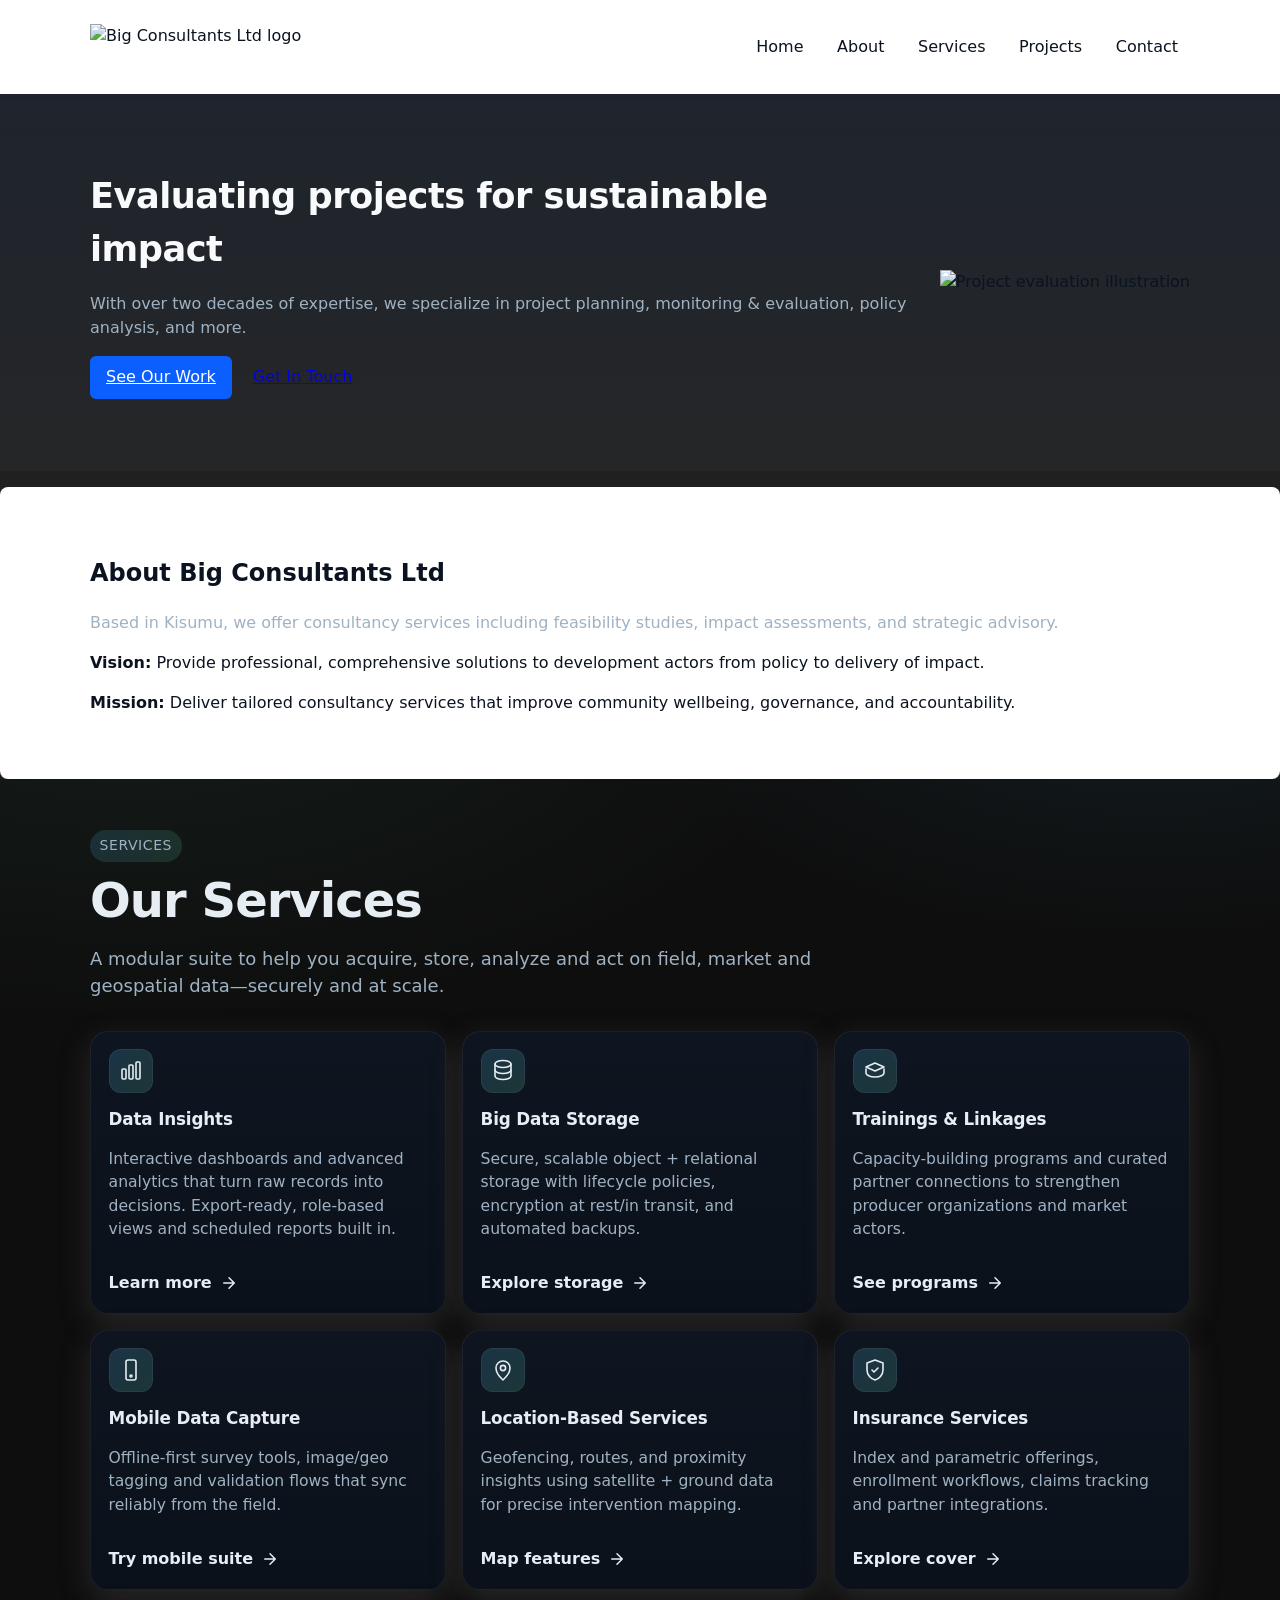
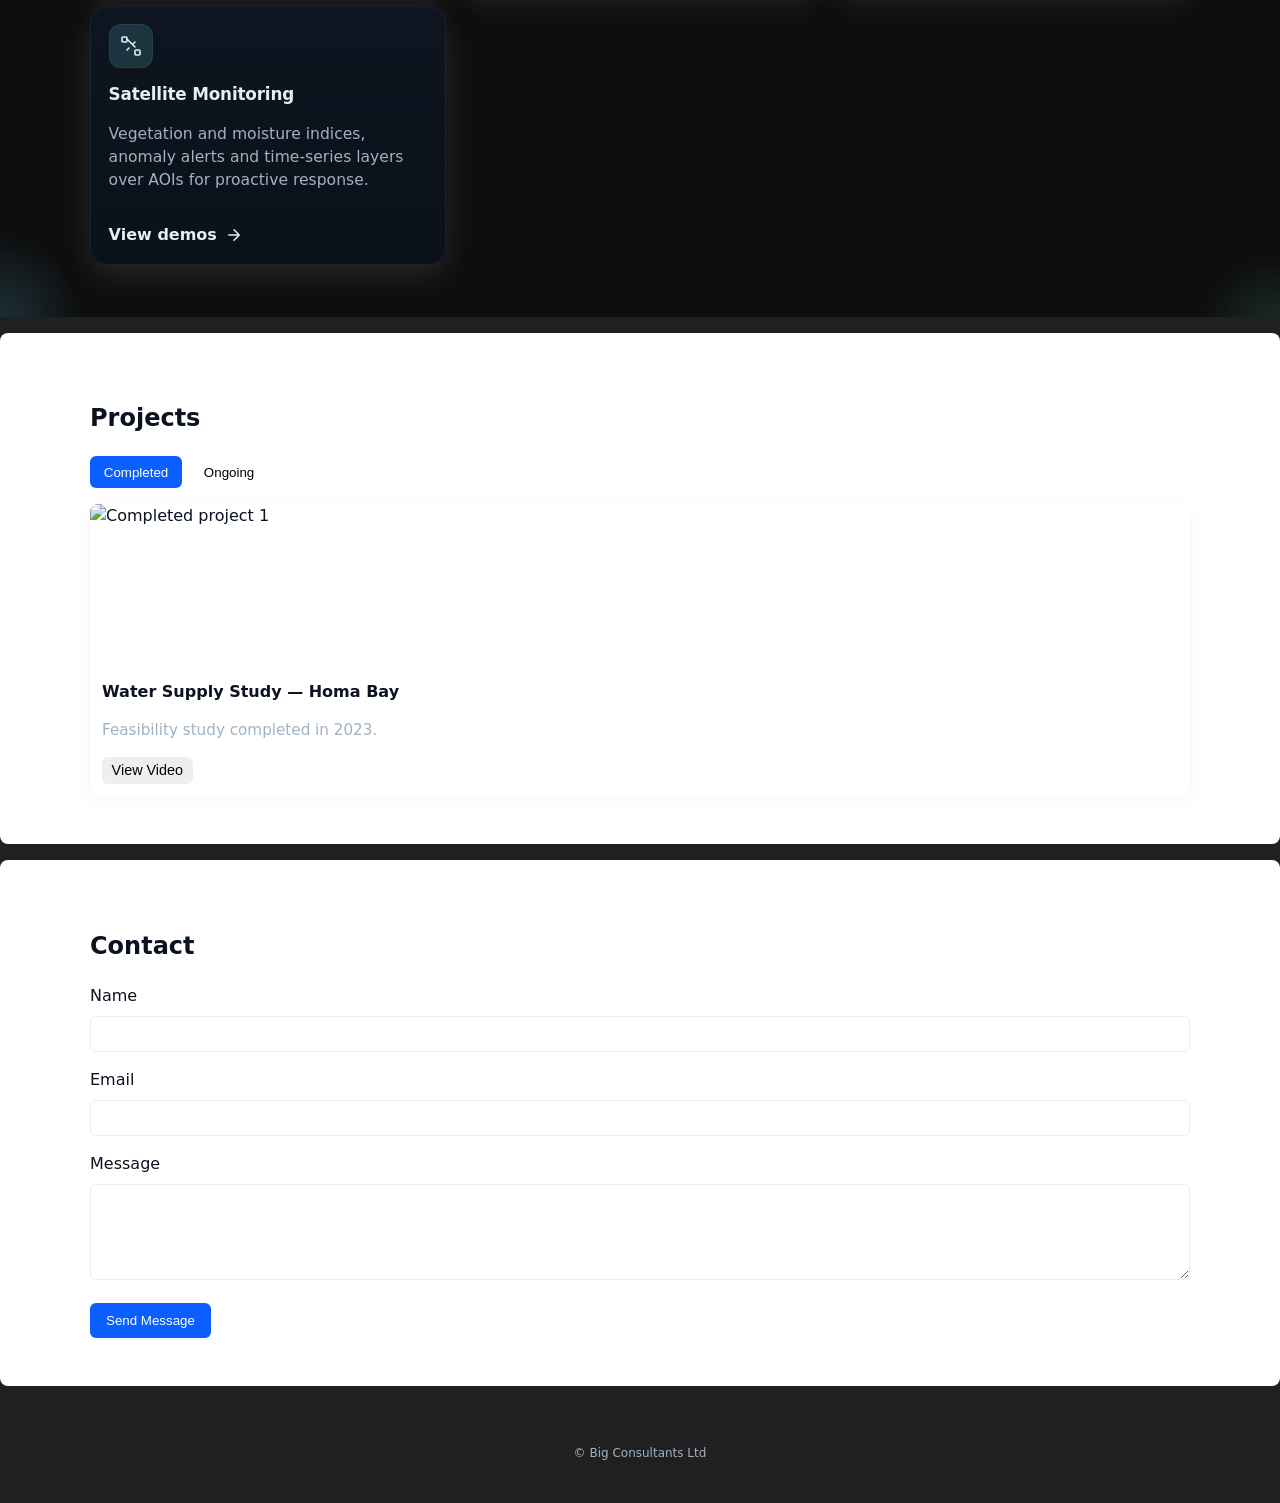
==== index.html @ da37af49 "Initial commit" ====
<!doctype html>
<html lang="en">
<head>
  <meta charset="utf-8" />
  <meta name="viewport" content="width=device-width,initial-scale=1" />
  <title>Big Consultants Ltd — Project Evaluation & Advisory (Kisumu)</title>
  <meta name="description" content="Big Consultants Ltd — project evaluation, feasibility studies and monitoring based in Kisumu." />
  <link rel="stylesheet" href="styles/style.css">

  <!-- Firebase SDKs -->
  <script src="https://www.gstatic.com/firebasejs/9.23.0/firebase-app-compat.js"></script>
  <script src="https://www.gstatic.com/firebasejs/9.23.0/firebase-auth-compat.js"></script>
  <script src="https://www.gstatic.com/firebasejs/9.23.0/firebase-firestore-compat.js"></script>
</head>
<body>
  <!-- HEADER — Milestone: Core Development Setup -->
  <header class="site-header" role="banner">
    <div class="container header-inner">
      <a class="brand" href="#home">
        <img src="assets/logo.svg" alt="Big Consultants Ltd logo" class="logo" />
      </a>
      <button id="nav-toggle" class="nav-toggle" aria-label="Toggle navigation">☰</button>
      <nav id="site-nav" class="site-nav" aria-label="Main navigation">
        <a href="#home">Home</a>
        <a href="#about">About</a>
        <a href="#services">Services</a>
        <a href="#projects">Projects</a>
        <a href="#contact">Contact</a>
      </nav>
    </div>
  </header>

  <main>
    <!-- HERO — Milestone: Visual Design -->
    <section id="home" class="hero">
      <div class="container hero-inner">
        <div class="hero-copy">
          <h1 style="color: #f9fafc; font-size: 2.2rem; font-weight: 600; letter-spacing: -0.5px;">Evaluating projects for sustainable impact</h1>
          <p class="muted">
            With over two decades of expertise, we specialize in project planning, monitoring & evaluation, policy analysis, and more.
          </p>
          <a class="btn primary" href="#projects">See Our Work</a>
          <a class="btn" href="#contact">Get In Touch</a>
        </div>
        <div class="hero-image">
          <img src="assets/hero.jpg" alt="Project evaluation illustration" />
        </div>
      </div>
    </section>

    <!-- ABOUT — Milestone: Content Setup -->
    <section id="about" class="section about">
      <div class="container">
        <h2>About Big Consultants Ltd</h2>
        <p class="muted">
          Based in Kisumu, we offer consultancy services including feasibility studies, impact assessments, and strategic advisory.
        </p>
        <p><strong>Vision:</strong> Provide professional, comprehensive solutions to development actors from policy to delivery of impact.</p>
        <p><strong>Mission:</strong> Deliver tailored consultancy services that improve community wellbeing, governance, and accountability.</p>
      </div>
    </section>

  
<!--
  Custom, from-scratch implementation of a "Platform" section inspired by the
  layout and feature list visible on the Lliffton Analytica website. This is NOT
  copied code; it is original HTML/CSS/JS you can use freely.

  How to use:
  1) Drop this whole block anywhere inside your page <body>.
  2) Keep the <style> block in your <head> or leave it here for a self‑contained snippet.
  3) Replace placeholder SVGs/images and text as needed.

  Features:
  • Responsive grid (1 → 2 → 3 columns)
  • Clean, modern card design with subtle hover/keyboard focus effects
  • Accessible structure & semantics (landmark, headings, roles, aria labels)
  • Optional intersection-based reveal animation (no external libs)
-->

<style>
  :root {
    --bg: #0c0c0cea;         /* base background */
    --surface: #0f1520;    /* card background */
    --surface-2: #0b111a;  /* subtle contrast */
    --text: #e6edf3;       /* primary text */
    --muted: #9fb2c3;      /* secondary text */
    --brand: #4fc3f7;      /* accent */
    --brand-2: #61d0a8;    /* accent alt */
    --ring: #7dd3fc;       /* focus ring */
    --shadow: 0 10px 30px rgba(89, 85, 85, 0.35);
  }

  /* Section wrapper */
  
  .platform-section {
    background: radial-gradient(1200px 600px at 10% -10%, rgba(97,208,168,.08), transparent 60%),
                radial-gradient(1000px 500px at 90% -10%, rgba(79,195,247,.08), transparent 55%),
                var(--bg);
    color: var(--text);
    padding: clamp(2rem, 4vw, 4rem) 1.25rem;
    position: relative;
    overflow: clip;
    isolation: isolate;
  }

  .platform-container {
    max-width: 1100px;
    margin: 0 auto;
  }

  .platform-eyebrow {
    display: inline-flex;
    align-items: center;
    gap: .5rem;
    padding: .35rem .6rem;
    border-radius: 999px;
    background: linear-gradient(90deg, rgba(79,195,247,.15), rgba(97,208,168,.15));
    color: var(--muted);
    font-size: .875rem;
    letter-spacing: .04em;
    text-transform: uppercase;
  }

  .platform-title {
    font-size: clamp(1.75rem, 1.1rem + 2.5vw, 3rem);
    line-height: 1.1;
    margin: .75rem 0 1rem;
    font-weight: 800;
    letter-spacing: -0.02em;
  }

  .platform-lede {
    color: var(--muted);
    max-width: 65ch;
    font-size: clamp(1rem, .95rem + .3vw, 1.125rem);
  }

  /* Feature grid */
  .platform-grid {
    margin-top: 2rem;
    display: grid;
    grid-template-columns: 1fr;
    gap: 1rem;
  }

  @media (min-width: 720px) {
    .platform-grid { grid-template-columns: repeat(2, 1fr); }
  }
  @media (min-width: 1024px) {
    .platform-grid { grid-template-columns: repeat(3, 1fr); }
  }

  .feature-card {
    position: relative;
    background: linear-gradient(180deg, var(--surface), var(--surface-2));
    border: 1px solid rgba(255,255,255,.06);
    border-radius: 18px;
    box-shadow: var(--shadow);
    padding: 1.1rem;
    transition: transform .25s ease, box-shadow .25s ease, border-color .25s ease;
    outline: none;
  }

  .feature-card:hover,
  .feature-card:focus-visible {
    transform: translateY(-3px);
    box-shadow: 0 16px 36px rgba(0,0,0,.4);
    border-color: rgba(125, 211, 252, .35);
  }

  .feature-icon {
    width: 44px; height: 44px;
    display: grid; place-items: center;
    border-radius: 12px;
    background: linear-gradient(135deg, rgba(79,195,247,.18), rgba(97,208,168,.18));
    border: 1px solid rgba(255,255,255,.06);
    margin-bottom: .85rem;
  }
  .feature-icon svg { width: 24px; height: 24px; }

  .feature-title {
    font-weight: 700;
    letter-spacing: -.01em;
    font-size: 1.05rem;
    margin: 0 0 .4rem;
  }

  .feature-body { color: var(--muted); font-size: .975rem; }

  .feature-cta {
    margin-top: .9rem;
    display: inline-flex;
    gap: .5rem;
    align-items: center;
    color: var(--text);
    font-weight: 600;
    text-decoration: none;
  }
  .feature-cta svg { width: 18px; height: 18px; }

  /* Reveal animation (optional) */
  .reveal { opacity: 0; transform: translateY(10px); }
  .reveal.in { opacity: 1; transform: none; transition: opacity .6s ease, transform .6s ease; }

  /* Focus visibility improvements */
  .focus-ring:focus-visible {
    outline: 2px solid var(--ring);
    outline-offset: 2px;
    border-radius: 14px;
  }

  /* Decorative orbs */
  .orb {
    position: absolute; inset: auto auto -120px -120px; width: 240px; height: 240px;
    background: radial-gradient(closest-side, rgba(101, 200, 245, 0.18), transparent 70%);
    filter: blur(6px);
    pointer-events: none;
    z-index: -1;
  }
  .orb.orb-right { inset: auto -120px -140px auto; background: radial-gradient(closest-side, rgba(97,208,168,.18), transparent 70%); }
</style>

<section id="services" class="platform-section" aria-labelledby="platform-heading" role="region">
  <div class="orb" aria-hidden="true"></div>
  <div class="orb orb-right" aria-hidden="true"></div>

  <div class="platform-container">
    <span class="platform-eyebrow" aria-hidden="true">Services</span>
    <h2 id="platform-heading" class="platform-title">Our Services</h2>
    <p class="platform-lede">A modular suite to help you acquire, store, analyze and act on field, market and geospatial data—securely and at scale.</p>

    <div class="platform-grid" role="list">
      <!-- Feature: Data Insights -->
      <article class="feature-card reveal focus-ring" role="listitem" tabindex="0" aria-labelledby="f1-title">
        <div class="feature-icon" aria-hidden="true">
          <!-- Bar chart icon -->
          <svg viewBox="0 0 24 24" fill="none" stroke="currentColor" stroke-width="1.6" stroke-linecap="round" stroke-linejoin="round">
            <rect x="3" y="10" width="4" height="10" rx="1"></rect>
            <rect x="10" y="6" width="4" height="14" rx="1"></rect>
            <rect x="17" y="3" width="4" height="17" rx="1"></rect>
          </svg>
        </div>
        <h3 id="f1-title" class="feature-title">Data Insights</h3>
        <p class="feature-body">Interactive dashboards and advanced analytics that turn raw records into decisions. Export-ready, role-based views and scheduled reports built in.</p>
        <a class="feature-cta" href="#" aria-label="Learn more about Data Insights">Learn more
          <svg viewBox="0 0 24 24" fill="none" stroke="currentColor" stroke-width="2" stroke-linecap="round" stroke-linejoin="round"><path d="M5 12h14M12 5l7 7-7 7"/></svg>
        </a>
      </article>

      <!-- Feature: Big Data Storage -->
      <article class="feature-card reveal focus-ring" role="listitem" tabindex="0" aria-labelledby="f2-title">
        <div class="feature-icon" aria-hidden="true">
          <!-- Database icon -->
          <svg viewBox="0 0 24 24" fill="none" stroke="currentColor" stroke-width="1.6" stroke-linecap="round" stroke-linejoin="round">
            <ellipse cx="12" cy="5" rx="8" ry="3.5"></ellipse>
            <path d="M4 5v6c0 1.9 3.6 3.5 8 3.5s8-1.6 8-3.5V5"/>
            <path d="M4 11v6c0 1.9 3.6 3.5 8 3.5s8-1.6 8-3.5v-6"/>
          </svg>
        </div>
        <h3 id="f2-title" class="feature-title">Big Data Storage</h3>
        <p class="feature-body">Secure, scalable object + relational storage with lifecycle policies, encryption at rest/in transit, and automated backups.</p>
        <a class="feature-cta" href="#" aria-label="Learn more about Big Data Storage">Explore storage
          <svg viewBox="0 0 24 24" fill="none" stroke="currentColor" stroke-width="2" stroke-linecap="round" stroke-linejoin="round"><path d="M5 12h14M12 5l7 7-7 7"/></svg>
        </a>
      </article>

      <!-- Feature: Trainings and Linkages -->
      <article class="feature-card reveal focus-ring" role="listitem" tabindex="0" aria-labelledby="f3-title">
        <div class="feature-icon" aria-hidden="true">
          <!-- Graduation cap icon -->
          <svg viewBox="0 0 24 24" fill="none" stroke="currentColor" stroke-width="1.6" stroke-linecap="round" stroke-linejoin="round">
            <path d="M3 8l9-4 9 4-9 4-9-4z"/>
            <path d="M21 10v4c0 2-4 4-9 4s-9-2-9-4v-4"/>
          </svg>
        </div>
        <h3 id="f3-title" class="feature-title">Trainings & Linkages</h3>
        <p class="feature-body">Capacity-building programs and curated partner connections to strengthen producer organizations and market actors.</p>
        <a class="feature-cta" href="#" aria-label="See Trainings and Linkages">See programs
          <svg viewBox="0 0 24 24" fill="none" stroke="currentColor" stroke-width="2" stroke-linecap="round" stroke-linejoin="round"><path d="M5 12h14M12 5l7 7-7 7"/></svg>
        </a>
      </article>

      <!-- Feature: Mobile Data Capture -->
      <article class="feature-card reveal focus-ring" role="listitem" tabindex="0" aria-labelledby="f4-title">
        <div class="feature-icon" aria-hidden="true">
          <!-- Smartphone icon -->
          <svg viewBox="0 0 24 24" fill="none" stroke="currentColor" stroke-width="1.6" stroke-linecap="round" stroke-linejoin="round">
            <rect x="7" y="2" width="10" height="20" rx="2"/>
            <circle cx="12" cy="18" r="1"/>
          </svg>
        </div>
        <h3 id="f4-title" class="feature-title">Mobile Data Capture</h3>
        <p class="feature-body">Offline-first survey tools, image/geo tagging and validation flows that sync reliably from the field.</p>
        <a class="feature-cta" href="#" aria-label="Learn more about Mobile Data Capture">Try mobile suite
          <svg viewBox="0 0 24 24" fill="none" stroke="currentColor" stroke-width="2" stroke-linecap="round" stroke-linejoin="round"><path d="M5 12h14M12 5l7 7-7 7"/></svg>
        </a>
      </article>

      <!-- Feature: Location Based Services -->
      <article class="feature-card reveal focus-ring" role="listitem" tabindex="0" aria-labelledby="f5-title">
        <div class="feature-icon" aria-hidden="true">
          <!-- Pin/Map icon -->
          <svg viewBox="0 0 24 24" fill="none" stroke="currentColor" stroke-width="1.6" stroke-linecap="round" stroke-linejoin="round">
            <path d="M12 22s7-6.2 7-12a7 7 0 10-14 0c0 5.8 7 12 7 12z"/>
            <circle cx="12" cy="10" r="2.6"/>
          </svg>
        </div>
        <h3 id="f5-title" class="feature-title">Location-Based Services</h3>
        <p class="feature-body">Geofencing, routes, and proximity insights using satellite + ground data for precise intervention mapping.</p>
        <a class="feature-cta" href="#" aria-label="Learn more about Location Based Services">Map features
          <svg viewBox="0 0 24 24" fill="none" stroke="currentColor" stroke-width="2" stroke-linecap="round" stroke-linejoin="round"><path d="M5 12h14M12 5l7 7-7 7"/></svg>
        </a>
      </article>

      <!-- Feature: Insurance Services -->
      <article class="feature-card reveal focus-ring" role="listitem" tabindex="0" aria-labelledby="f6-title">
        <div class="feature-icon" aria-hidden="true">
          <!-- Shield/Check icon -->
          <svg viewBox="0 0 24 24" fill="none" stroke="currentColor" stroke-width="1.6" stroke-linecap="round" stroke-linejoin="round">
            <path d="M12 2l8 3v7c0 5-4 9-8 10-4-1-8-5-8-10V5l8-3z"/>
            <path d="M9 12l2 2 4-4"/>
          </svg>
        </div>
        <h3 id="f6-title" class="feature-title">Insurance Services</h3>
        <p class="feature-body">Index and parametric offerings, enrollment workflows, claims tracking and partner integrations.</p>
        <a class="feature-cta" href="#" aria-label="Explore Insurance Services">Explore cover
          <svg viewBox="0 0 24 24" fill="none" stroke="currentColor" stroke-width="2" stroke-linecap="round" stroke-linejoin="round"><path d="M5 12h14M12 5l7 7-7 7"/></svg>
        </a>
      </article>

      <!-- Feature: Satellite Monitoring -->
      <article class="feature-card reveal focus-ring" role="listitem" tabindex="0" aria-labelledby="f7-title">
        <div class="feature-icon" aria-hidden="true">
          <!-- Satellite icon -->
          <svg viewBox="0 0 24 24" fill="none" stroke="currentColor" stroke-width="1.6" stroke-linecap="round" stroke-linejoin="round">
            <rect x="3" y="3" width="5" height="5" rx="1"/>
            <rect x="16" y="16" width="5" height="5" rx="1"/>
            <path d="M8 5l8 8M10 14l-2 2M14 10l2-2"/>
          </svg>
        </div>
        <h3 id="f7-title" class="feature-title">Satellite Monitoring</h3>
        <p class="feature-body">Vegetation and moisture indices, anomaly alerts and time‑series layers over AOIs for proactive response.</p>
        <a class="feature-cta" href="#" aria-label="Learn more about Satellite Monitoring">View demos
          <svg viewBox="0 0 24 24" fill="none" stroke="currentColor" stroke-width="2" stroke-linecap="round" stroke-linejoin="round"><path d="M5 12h14M12 5l7 7-7 7"/></svg>
        </a>
      </article>
    </div>
  </div>
</section>

<script>
  // Optional: intersection observer to reveal cards when scrolled into view
  (function() {
    const cards = document.querySelectorAll('.feature-card');
    const io = new IntersectionObserver((entries) => {
      entries.forEach(entry => {
        if (entry.isIntersecting) {
          entry.target.classList.add('in');
          io.unobserve(entry.target);
        }
      });
    }, { threshold: 0.12 });

    cards.forEach(c => {
      c.classList.add('reveal');
      io.observe(c);
    });
  })();
</script>


    <!-- PROJECTS -->
    <section id="projects" class="section projects">
      <div class="container">
        <h2>Projects</h2>
        <div class="projects-tabs">
          <button class="tab-btn active" data-target="completed">Completed</button>
          <button class="tab-btn" data-target="ongoing">Ongoing</button>
        </div>
        <div id="completed" class="projects-panel active">
          <div class="projects-grid">
            <article class="project-item">
              <img src="assets/projects/completed1.jpg" alt="Completed project 1">
              <div class="project-meta">
                <h4>Water Supply Study — Homa Bay</h4>
                <p class="muted">Feasibility study completed in 2023.</p>
                <button class="btn small view-media" data-video="https://www.youtube.com/embed/example">View Video</button>
              </div>
            </article>
          </div>
        </div>
        <div id="ongoing" class="projects-panel">
          <div class="projects-grid">
            <article class="project-item">
              <img src="assets/projects/ongoing1.jpg" alt="Ongoing project 1">
              <div class="project-meta">
                <h4>RIPE Monitoring — Lake Region</h4>
                <p class="muted">Monitoring and dashboarding; completion 2026.</p>
                <button class="btn small view-media" data-video="assets/videos/ongoing1.mp4">Play Video</button>
              </div>
            </article>
          </div>
        </div>
      </div>
    </section>

    <!-- CONTACT -->
    <section id="contact" class="section contact">
      <div class="container">
        <h2>Contact</h2>
        <form id="contact-form" class="contact-form" novalidate>
          <label for="name">Name</label>
          <input id="name" name="name" type="text" required>
          <label for="email">Email</label>
          <input id="email" name="email" type="email" required>
          <label for="message">Message</label>
          <textarea id="message" name="message" rows="5" required></textarea>
          <button class="btn primary" type="submit">Send Message</button>
        </form>
        <div id="contact-feedback" role="status"></div>
      </div>
    </section>
  </main>

  <!-- FOOTER -->
  <footer class="site-footer">
    <div class="container">
      <small>© <span id="year"></span> Big Consultants Ltd</small>
    </div>
  </footer>

  <script src="script.js"></script>
</body>
</html>
---- styles/style.css ----
/* ================================
   STYLES.CSS — Big Consultants Ltd
   Applies to both index.html & admin.html
   ================================ */

/* Color & Spacing Variables */
:root {
  --accent: #0b5fff;
  --dark: #0b1320;
  --muted: #6b7280;
  --bg: #f8fafc;
  --card-bg: #ffffff;
  --maxw: 1100px;
  --gap: 1rem;
  --radius: 8px;
}

* {
  box-sizing: border-box;
}

body {
  margin: 0;
  font-family: Inter, system-ui, -apple-system, "Segoe UI", Roboto, Helvetica, Arial;
  color: var(--dark);
  background: var(--bg);
  line-height: 1.5;
}

body.admin-bg {
  background: linear-gradient(120deg, #2d51c4 0%, #5ca3ea 100%);
}

.container {
  width: calc(100% - 2rem);
  max-width: var(--maxw);
  margin: 0 auto;
  padding: 1.5rem 0;
}

/* ================================
   HEADER & NAVIGATION
================================ */
.site-header {
  background: var(--card-bg);
  box-shadow: 0 1px 6px rgba(10, 10, 10, 0.05);
  position: sticky;
  top: 0;
  z-index: 30;
}

.header-inner {
  display: flex;
  align-items: center;
  justify-content: space-between;
  gap: var(--gap);
}

.brand {
  display: flex;
  align-items: center;
  text-decoration: none;
  color: inherit;
}

.logo {
  height: 46px;
  display: block;
}

.nav-toggle {
  display: none;
  background: none;
  border: 0;
  font-size: 1.3rem;
  cursor: pointer;
}

.site-nav {
  display: flex;
  gap: 0.6rem;
}

.site-nav a {
  text-decoration: none;
  color: var(--dark);
  padding: .45rem .75rem;
  border-radius: 6px;
}

.site-nav a:hover {
  background: #f1f5f9;
}

/* ================================
   HERO SECTION
================================ */
.hero {
  background: linear-gradient(180deg, rgba(11,95,255,0.06), rgba(193,230,255,0.03));
  padding: 3rem 0;
}

.hero-inner {
  display: flex;
  gap: 2rem;
  align-items: center;
  flex-wrap: wrap;
}

.hero-copy {
  flex: 1;
  min-width: 260px;
}

.hero-copy h1 {
  font-size: 2rem;
  margin: .25rem 0 1rem;
}

.hero-copy p {
  color: var(--muted);
  margin: 0 0 1rem;
}

.hero-image img {
  max-width: 420px;
  width: 100%;
  height: auto;
  display: block;
}

/* ================================
   SECTIONS & CARDS
================================ */
.section {
  padding: 1.5rem 0;
  background: var(--card-bg);
  margin-top: 1rem;
  border-radius: var(--radius);
}

.muted {
  color: var(--muted);
}

.grid {
  display: grid;
  gap: 1rem;
}

.services-grid {
  grid-template-columns: repeat(auto-fit, minmax(220px, 1fr));
}

.card {
  background: var(--card-bg);
  border: 1px solid #eef2f7;
  padding: 1rem;
  border-radius: 6px;
  min-height: 120px;
}

/* ================================
   PROJECTS & MEDIA
================================ */
.projects-tabs {
  display: flex;
  gap: .5rem;
  margin: 1rem 0;
}

.tab-btn {
  background: transparent;
  border: 1px solid transparent;
  padding: .45rem .8rem;
  border-radius: 6px;
  cursor: pointer;
}

.tab-btn.active {
  background: var(--accent);
  color: white;
}

.projects-panel {
  display: none;
}

.projects-panel.active {
  display: block;
}

.projects-grid {
  display: grid;
  grid-template-columns: repeat(auto-fit, minmax(240px, 1fr));
  gap: 1rem;
  margin-top: .75rem;
}

.project-item {
  background: var(--card-bg);
  border-radius: 8px;
  overflow: hidden;
  box-shadow: 0 4px 18px rgba(12, 17, 39, 0.04);
}

.project-item img {
  width: 100%;
  height: 160px;
  object-fit: cover;
  display: block;
}

.project-meta {
  padding: .75rem;
}

.project-meta h4 {
  margin: .25rem 0;
  font-size: 1rem;
}

.project-meta p {
  color: var(--muted);
  font-size: .95rem;
}

/* ================================
   CONTACT FORM
================================ */
.contact-form label {
  display: block;
  margin-bottom: .5rem;
}

.contact-form input,
.contact-form textarea,
.contact-form select {
  width: 100%;
  padding: .6rem;
  border: 1px solid #e6eef8;
  border-radius: 6px;
  margin-bottom: 1rem;
  background: white;
}

.btn {
  display: inline-block;
  padding: .6rem 1rem;
  border-radius: 6px;
  border: 0;
  cursor: pointer;
  font-weight: 500;
}

.primary {
  background: var(--accent);
  color: white;
}

.small {
  padding: .35rem .6rem;
  font-size: .9rem;
}

/* ================================
   ADMIN DASHBOARD
================================ */
#dashboard-section {
  background: var(--card-bg);
  padding: 1rem;
  border-radius: var(--radius);
}

#submissions-list,
#projects-list {
  display: grid;
  gap: 1rem;
}

.admin-card {
  padding: 1rem;
  border: 1px solid #ddd;
  border-radius: var(--radius);
  background: white;
}

/* ================================
   FOOTER
================================ */
.site-footer {
  padding: 1rem 0;
  text-align: center;
  color: var(--muted);
  font-size: .9rem;
  margin-top: 1rem;
}

/* ================================
   RESPONSIVE NAVIGATION
================================ */
@media (max-width: 900px) {
  .hero-copy h1 {
    font-size: 1.5rem;
  }

  .nav-toggle {
    display: block;
  }

  .site-nav {
    display: none;
    flex-direction: column;
    background: white;
    position: absolute;
    right: 1rem;
    top: 64px;
    padding: 1rem;
    border-radius: 8px;
    box-shadow: 0 6px 18px rgba(10, 10, 10, .08);
  }

  .site-nav.open {
    display: flex;
  }
}
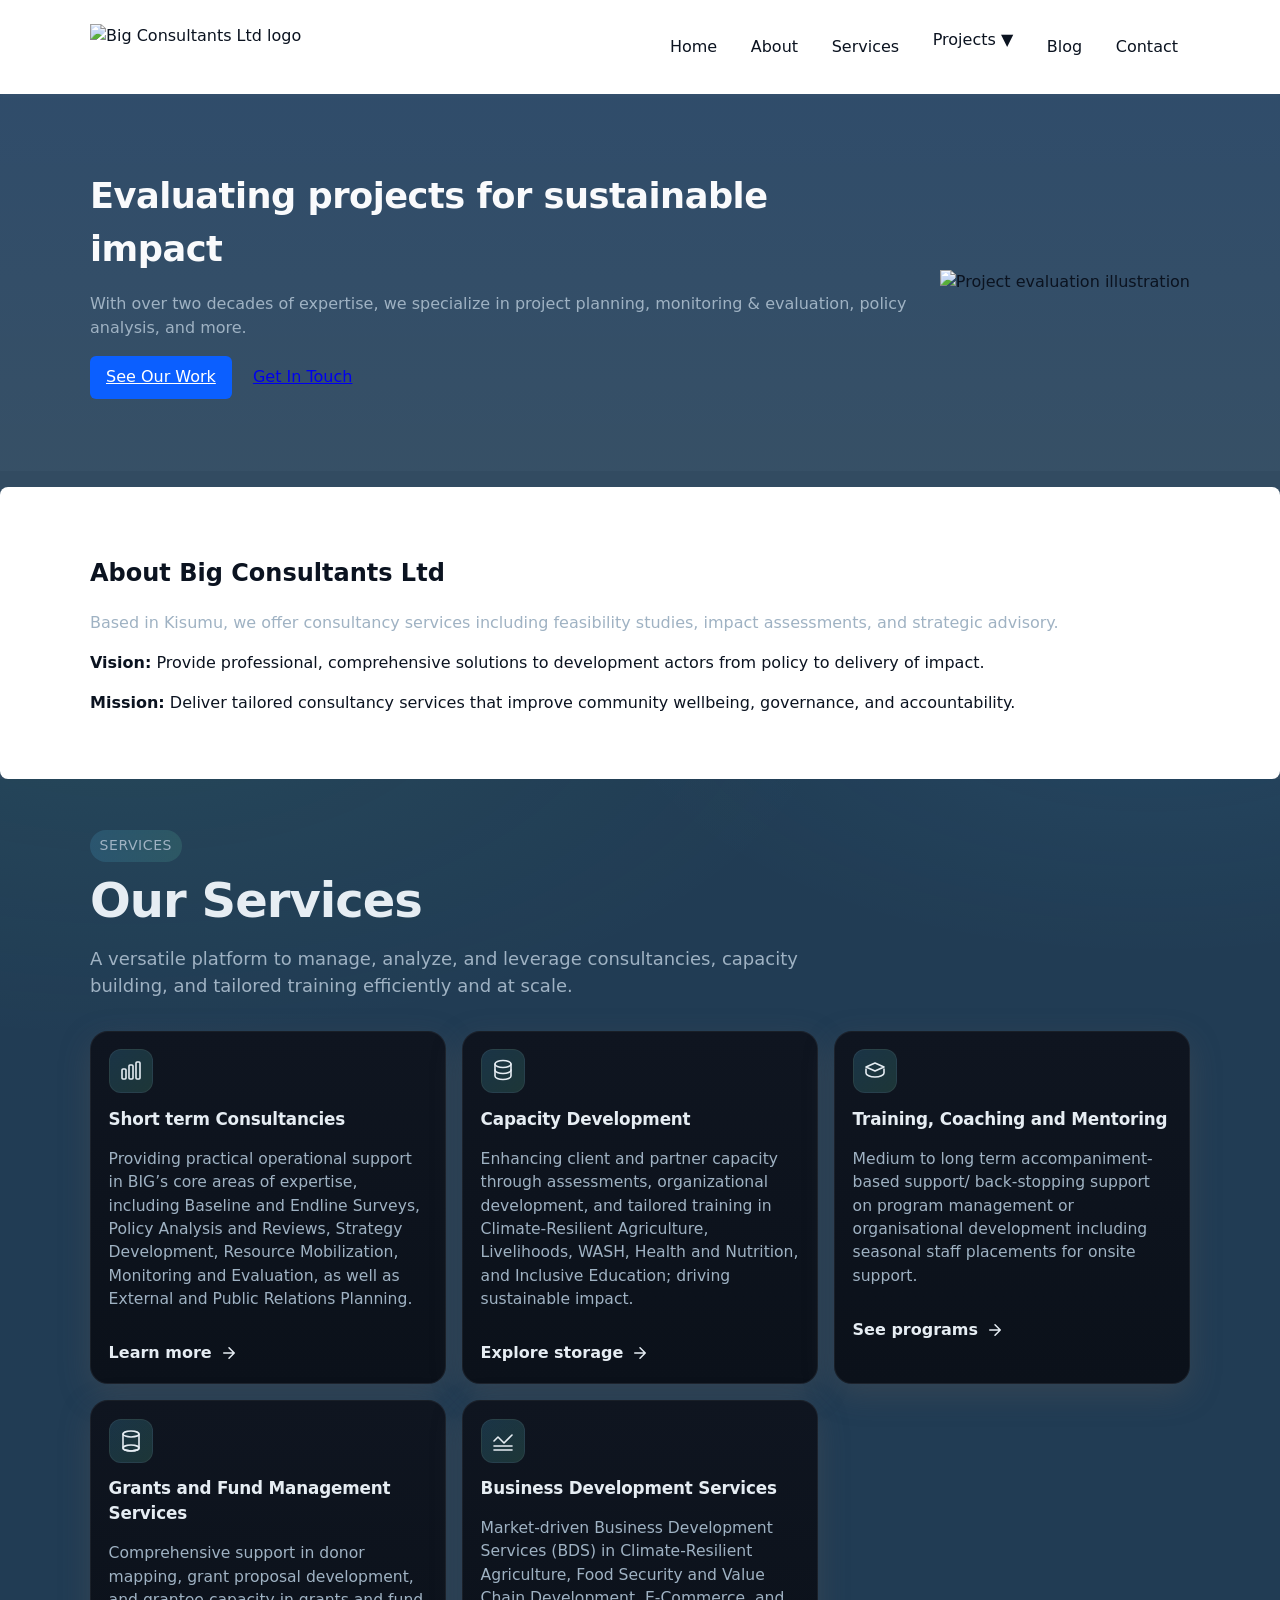
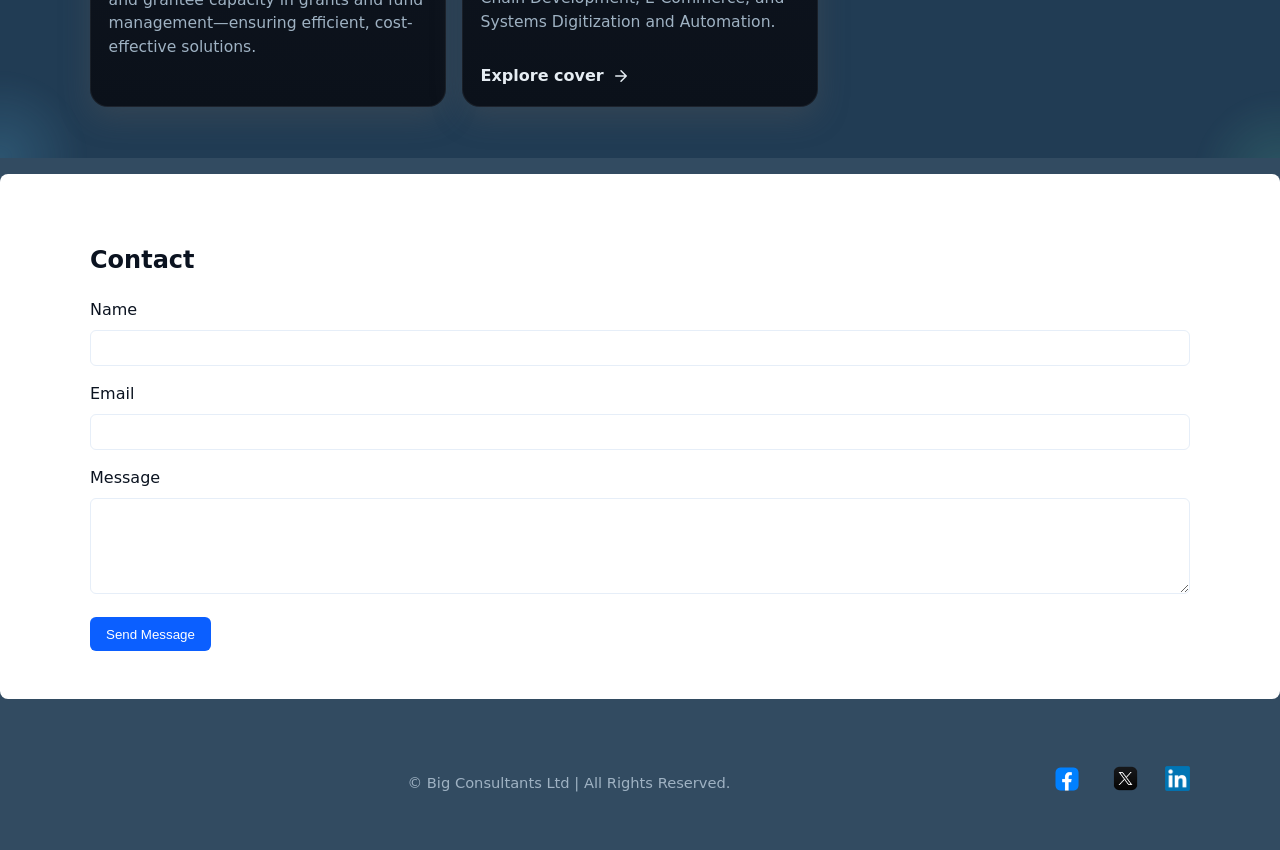
==== commit 7edd13d3: "Describe your updates here" ====
--- a/index.html
+++ b/index.html
@@ -24,7 +24,16 @@
         <a href="#home">Home</a>
         <a href="#about">About</a>
         <a href="#services">Services</a>
-        <a href="#projects">Projects</a>
+        <div class="nav-dropdown">
+   <div class="nav-dropdown" tabindex="0">
+  <a href="projects.html" class="dropdown-toggle" id="projectsDropdown" aria-haspopup="true" aria-expanded="false">Projects ▼</a>
+  <div class="dropdown-menu" id="projectsMenu">
+    <a href="projects.html">All Projects</a>
+    <a href="events.html">Events Calendar</a>
+  </div>
+</div>
+  </div>
+        <a href="blog.html">Blog</a> <!-- Added Blog link -->
         <a href="#contact">Contact</a>
       </nav>
     </div>
@@ -80,7 +89,7 @@
 
 <style>
   :root {
-    --bg: #0c0c0cea;         /* base background */
+    --bg: #203b53ea;         /* base background */
     --surface: #0f1520;    /* card background */
     --surface-2: #0b111a;  /* subtle contrast */
     --text: #e6edf3;       /* primary text */
@@ -228,7 +237,7 @@
   <div class="platform-container">
     <span class="platform-eyebrow" aria-hidden="true">Services</span>
     <h2 id="platform-heading" class="platform-title">Our Services</h2>
-    <p class="platform-lede">A modular suite to help you acquire, store, analyze and act on field, market and geospatial data—securely and at scale.</p>
+    <p class="platform-lede">A versatile platform to manage, analyze, and leverage consultancies, capacity building, and tailored training efficiently and at scale.</p>
 
     <div class="platform-grid" role="list">
       <!-- Feature: Data Insights -->
@@ -241,8 +250,8 @@
             <rect x="17" y="3" width="4" height="17" rx="1"></rect>
           </svg>
         </div>
-        <h3 id="f1-title" class="feature-title">Data Insights</h3>
-        <p class="feature-body">Interactive dashboards and advanced analytics that turn raw records into decisions. Export-ready, role-based views and scheduled reports built in.</p>
+        <h3 id="f1-title" class="feature-title">Short term Consultancies</h3>
+        <p class="feature-body">Providing practical operational support in BIG’s core areas of expertise, including Baseline and Endline Surveys, Policy Analysis and Reviews, Strategy Development, Resource Mobilization, Monitoring and Evaluation, as well as External and Public Relations Planning.</p>
         <a class="feature-cta" href="#" aria-label="Learn more about Data Insights">Learn more
           <svg viewBox="0 0 24 24" fill="none" stroke="currentColor" stroke-width="2" stroke-linecap="round" stroke-linejoin="round"><path d="M5 12h14M12 5l7 7-7 7"/></svg>
         </a>
@@ -258,9 +267,9 @@
             <path d="M4 11v6c0 1.9 3.6 3.5 8 3.5s8-1.6 8-3.5v-6"/>
           </svg>
         </div>
-        <h3 id="f2-title" class="feature-title">Big Data Storage</h3>
-        <p class="feature-body">Secure, scalable object + relational storage with lifecycle policies, encryption at rest/in transit, and automated backups.</p>
-        <a class="feature-cta" href="#" aria-label="Learn more about Big Data Storage">Explore storage
+        <h3 id="f2-title" class="feature-title">Capacity Development</h3>
+        <p class="feature-body">Enhancing client and partner capacity through assessments, organizational development, and tailored training in Climate-Resilient Agriculture, Livelihoods, WASH, Health and Nutrition, and Inclusive Education; driving sustainable impact.</p>
+        <a class="feature-cta" href="#" aria-label="Learn more about Capacity Development">Explore storage
           <svg viewBox="0 0 24 24" fill="none" stroke="currentColor" stroke-width="2" stroke-linecap="round" stroke-linejoin="round"><path d="M5 12h14M12 5l7 7-7 7"/></svg>
         </a>
       </article>
@@ -274,78 +283,47 @@
             <path d="M21 10v4c0 2-4 4-9 4s-9-2-9-4v-4"/>
           </svg>
         </div>
-        <h3 id="f3-title" class="feature-title">Trainings & Linkages</h3>
-        <p class="feature-body">Capacity-building programs and curated partner connections to strengthen producer organizations and market actors.</p>
+        <h3 id="f3-title" class="feature-title">Training, Coaching and Mentoring</h3>
+        <p class="feature-body">Medium to long term accompaniment-based support/ back-stopping support on program management or organisational development including seasonal staff placements for onsite support.</p>
         <a class="feature-cta" href="#" aria-label="See Trainings and Linkages">See programs
           <svg viewBox="0 0 24 24" fill="none" stroke="currentColor" stroke-width="2" stroke-linecap="round" stroke-linejoin="round"><path d="M5 12h14M12 5l7 7-7 7"/></svg>
         </a>
       </article>
 
-      <!-- Feature: Mobile Data Capture -->
-      <article class="feature-card reveal focus-ring" role="listitem" tabindex="0" aria-labelledby="f4-title">
-        <div class="feature-icon" aria-hidden="true">
-          <!-- Smartphone icon -->
-          <svg viewBox="0 0 24 24" fill="none" stroke="currentColor" stroke-width="1.6" stroke-linecap="round" stroke-linejoin="round">
-            <rect x="7" y="2" width="10" height="20" rx="2"/>
-            <circle cx="12" cy="18" r="1"/>
-          </svg>
-        </div>
-        <h3 id="f4-title" class="feature-title">Mobile Data Capture</h3>
-        <p class="feature-body">Offline-first survey tools, image/geo tagging and validation flows that sync reliably from the field.</p>
-        <a class="feature-cta" href="#" aria-label="Learn more about Mobile Data Capture">Try mobile suite
-          <svg viewBox="0 0 24 24" fill="none" stroke="currentColor" stroke-width="2" stroke-linecap="round" stroke-linejoin="round"><path d="M5 12h14M12 5l7 7-7 7"/></svg>
-        </a>
+      <!-- Feature: Grants and Fund Management Services -->
+      <article class="feature-card reveal focus-ring" role="listitem" tabindex="0" aria-labelledby="f5-title">
+  <div class="feature-icon" aria-hidden="true">
+    <!-- Stack of coins icon -->
+    <svg viewBox="0 0 24 24" fill="none" stroke="currentColor" stroke-width="1.6" stroke-linecap="round" stroke-linejoin="round">
+      <ellipse cx="12" cy="5" rx="8" ry="3"/>
+      <path d="M4 5v14c0 1.66 3.58 3 8 3s8-1.34 8-3V5"/>
+      <ellipse cx="12" cy="19" rx="8" ry="3"/>
+    </svg>
+  </div>
+        <h3 id="f5-title" class="feature-title">Grants and Fund Management Services</h3>
+        <p class="feature-body">Comprehensive support in donor mapping, grant proposal development, and grantee capacity in grants and fund management—ensuring efficient, cost-effective solutions.</p>
+        
       </article>
 
-      <!-- Feature: Location Based Services -->
-      <article class="feature-card reveal focus-ring" role="listitem" tabindex="0" aria-labelledby="f5-title">
-        <div class="feature-icon" aria-hidden="true">
-          <!-- Pin/Map icon -->
-          <svg viewBox="0 0 24 24" fill="none" stroke="currentColor" stroke-width="1.6" stroke-linecap="round" stroke-linejoin="round">
-            <path d="M12 22s7-6.2 7-12a7 7 0 10-14 0c0 5.8 7 12 7 12z"/>
-            <circle cx="12" cy="10" r="2.6"/>
-          </svg>
-        </div>
-        <h3 id="f5-title" class="feature-title">Location-Based Services</h3>
-        <p class="feature-body">Geofencing, routes, and proximity insights using satellite + ground data for precise intervention mapping.</p>
-        <a class="feature-cta" href="#" aria-label="Learn more about Location Based Services">Map features
-          <svg viewBox="0 0 24 24" fill="none" stroke="currentColor" stroke-width="2" stroke-linecap="round" stroke-linejoin="round"><path d="M5 12h14M12 5l7 7-7 7"/></svg>
-        </a>
-      </article>
-
-      <!-- Feature: Insurance Services -->
-      <article class="feature-card reveal focus-ring" role="listitem" tabindex="0" aria-labelledby="f6-title">
-        <div class="feature-icon" aria-hidden="true">
-          <!-- Shield/Check icon -->
-          <svg viewBox="0 0 24 24" fill="none" stroke="currentColor" stroke-width="1.6" stroke-linecap="round" stroke-linejoin="round">
-            <path d="M12 2l8 3v7c0 5-4 9-8 10-4-1-8-5-8-10V5l8-3z"/>
-            <path d="M9 12l2 2 4-4"/>
-          </svg>
-        </div>
-        <h3 id="f6-title" class="feature-title">Insurance Services</h3>
-        <p class="feature-body">Index and parametric offerings, enrollment workflows, claims tracking and partner integrations.</p>
+      <!-- Feature: Business Development Services -->
+    <article class="feature-card reveal focus-ring" role="listitem" tabindex="0" aria-labelledby="f6-title">
+      <div class="feature-icon" aria-hidden="true">
+       <!-- Growth chart icon -->
+        <svg viewBox="0 0 24 24" fill="none" stroke="currentColor" stroke-width="1.6" stroke-linecap="round" stroke-linejoin="round">
+         <path d="M3 17h18"/>
+         <path d="M3 12l4-4 6 6 8-8"/>
+         <path d="M3 21h18"/>
+        </svg>
+      </div>
+        <h3 id="f6-title" class="feature-title">Business Development Services</h3>
+        <p class="feature-body">Market-driven Business Development Services (BDS) in Climate-Resilient Agriculture, Food Security and Value Chain Development, E-Commerce, and Systems Digitization and Automation.</p>
         <a class="feature-cta" href="#" aria-label="Explore Insurance Services">Explore cover
           <svg viewBox="0 0 24 24" fill="none" stroke="currentColor" stroke-width="2" stroke-linecap="round" stroke-linejoin="round"><path d="M5 12h14M12 5l7 7-7 7"/></svg>
         </a>
-      </article>
-
-      <!-- Feature: Satellite Monitoring -->
-      <article class="feature-card reveal focus-ring" role="listitem" tabindex="0" aria-labelledby="f7-title">
-        <div class="feature-icon" aria-hidden="true">
-          <!-- Satellite icon -->
-          <svg viewBox="0 0 24 24" fill="none" stroke="currentColor" stroke-width="1.6" stroke-linecap="round" stroke-linejoin="round">
-            <rect x="3" y="3" width="5" height="5" rx="1"/>
-            <rect x="16" y="16" width="5" height="5" rx="1"/>
-            <path d="M8 5l8 8M10 14l-2 2M14 10l2-2"/>
-          </svg>
-        </div>
-        <h3 id="f7-title" class="feature-title">Satellite Monitoring</h3>
-        <p class="feature-body">Vegetation and moisture indices, anomaly alerts and time‑series layers over AOIs for proactive response.</p>
-        <a class="feature-cta" href="#" aria-label="Learn more about Satellite Monitoring">View demos
-          <svg viewBox="0 0 24 24" fill="none" stroke="currentColor" stroke-width="2" stroke-linecap="round" stroke-linejoin="round"><path d="M5 12h14M12 5l7 7-7 7"/></svg>
-        </a>
-      </article>
-    </div>
+    </article>
+
+      
+   
   </div>
 </section>
 
@@ -368,42 +346,6 @@
     });
   })();
 </script>
-
-
-    <!-- PROJECTS -->
-    <section id="projects" class="section projects">
-      <div class="container">
-        <h2>Projects</h2>
-        <div class="projects-tabs">
-          <button class="tab-btn active" data-target="completed">Completed</button>
-          <button class="tab-btn" data-target="ongoing">Ongoing</button>
-        </div>
-        <div id="completed" class="projects-panel active">
-          <div class="projects-grid">
-            <article class="project-item">
-              <img src="assets/projects/completed1.jpg" alt="Completed project 1">
-              <div class="project-meta">
-                <h4>Water Supply Study — Homa Bay</h4>
-                <p class="muted">Feasibility study completed in 2023.</p>
-                <button class="btn small view-media" data-video="https://www.youtube.com/embed/example">View Video</button>
-              </div>
-            </article>
-          </div>
-        </div>
-        <div id="ongoing" class="projects-panel">
-          <div class="projects-grid">
-            <article class="project-item">
-              <img src="assets/projects/ongoing1.jpg" alt="Ongoing project 1">
-              <div class="project-meta">
-                <h4>RIPE Monitoring — Lake Region</h4>
-                <p class="muted">Monitoring and dashboarding; completion 2026.</p>
-                <button class="btn small view-media" data-video="assets/videos/ongoing1.mp4">Play Video</button>
-              </div>
-            </article>
-          </div>
-        </div>
-      </div>
-    </section>
 
     <!-- CONTACT -->
     <section id="contact" class="section contact">
@@ -426,7 +368,22 @@
   <!-- FOOTER -->
   <footer class="site-footer">
     <div class="container">
-      <small>© <span id="year"></span> Big Consultants Ltd</small>
+      <div class="footer-container">
+        <div class="footer-text">
+          <small>© <span id="year"></span> Big Consultants Ltd | All Rights Reserved.</small>
+        </div>
+        <div class="footer-icons">
+          <a href="https://facebook.com" target="_blank" aria-label="Facebook">
+            <img src="images/facebook logo.png" alt="Facebook">
+          </a>
+          <a href="https://XTwitter.com" target="_blank" aria-label="Twitter">
+            <img src="images/XTwitter.png" alt="Twitter">
+          </a>
+          <a href="https://linkedin.com" target="_blank" aria-label="LinkedIn">
+            <img src="images/LinkedIn_logo.png" alt="LinkedIn">
+          </a>
+        </div>
+      </div>
     </div>
   </footer>
 
--- a/styles/style.css
+++ b/styles/style.css
@@ -43,7 +43,7 @@
 ================================ */
 .site-header {
   background: var(--card-bg);
-  box-shadow: 0 1px 6px rgba(10, 10, 10, 0.05);
+  box-shadow: 0 1px 6px rgba(215, 212, 212, 0.05);
   position: sticky;
   top: 0;
   z-index: 30;
@@ -290,10 +290,72 @@
 ================================ */
 .site-footer {
   padding: 1rem 0;
+  color: var(--muted);
+  font-size: 1.1rem;   /* footer size*/
+  margin-top: 1rem;
+}
+
+.footer-container {
+  display: flex;
+  justify-content: space-between;
+  align-items: center;
+  flex-wrap: wrap;
+}
+
+.footer-text {
+  flex: 1;
   text-align: center;
-  color: var(--muted);
-  font-size: .9rem;
-  margin-top: 1rem;
+}
+
+.footer-icons {
+  display: flex;
+  gap: 1rem;
+  align-items: center;
+}
+
+.footer-icons img {
+  height: 30px;
+  width: 30px;
+  object-fit: contain;
+  transition: transform 0.2s;
+}
+
+.footer-icons img:hover {
+  transform: scale(1.1);
+}
+
+/* Individual social media icon styles */
+.footer-icons a[href*="facebook.com"] img {
+  height: 38px;
+  width: 38px;
+  transition: all 0.3s ease;
+}
+
+.footer-icons a[href*="facebook.com"]:hover img {
+  filter: grayscale(0%);
+  transform: scale(1.2);
+}
+
+.footer-icons a[href*="XTwitter.com"] img {
+  height: 47px;
+  width: 47px;
+  transition: all 0.3s ease;
+}
+
+.footer-icons a[href*="XTwitter.com"]:hover img {
+  filter: brightness(1);
+  transform: scale(1.2);
+}
+
+.footer-icons a[href*="linkedin.com"] img {
+  height: 25px;
+  width: 25px;
+  transition: all 0.3s ease;
+}
+
+.footer-icons a[href*="linkedin.com"]:hover img {
+  filter: brightness(1) contrast(1);
+  transform: scale(1.2);
 }
 
 /* ================================
@@ -324,3 +386,75 @@
     display: flex;
   }
 }
+
+
+
+/* ...existing code... */
+.nav-dropdown {
+  position: relative;
+  display: inline-block;
+}
+.dropdown-toggle {
+  cursor: pointer;
+}
+.dropdown-menu {
+  display: none;
+  position: absolute;
+  background: #fff;
+  min-width: 160px;
+  box-shadow: 0 8px 16px rgba(0,0,0,0.12);
+  z-index: 1;
+}
+.nav-dropdown:hover .dropdown-menu,
+.nav-dropdown:focus-within .dropdown-menu {
+  display: block;
+}
+.dropdown-menu a {
+  color: #222c36;
+  padding: 0.7rem 1.2rem;
+  text-decoration: none;
+  display: block;
+}
+.dropdown-menu a:hover {
+  background: #f4f8fb;
+}
+/* ...existing code... */
+
+
+
+/* ...existing code... */
+.nav-dropdown {
+  position: relative;
+  display: inline-block;
+}
+.dropdown-toggle {
+  cursor: pointer;
+  user-select: none;
+}
+.dropdown-menu {
+  display: none;
+  opacity: 0;
+  pointer-events: none;
+  position: absolute;
+  background: #fff;
+  min-width: 160px;
+  box-shadow: 0 8px 16px rgba(0,0,0,0.12);
+  z-index: 1;
+  transition: opacity 0.25s;
+}
+.nav-dropdown.open .dropdown-menu {
+  display: block;
+  opacity: 1;
+  pointer-events: auto;
+}
+.dropdown-menu a {
+  color: #222c36;
+  padding: 0.7rem 1.2rem;
+  text-decoration: none;
+  display: block;
+  transition: background 0.15s;
+}
+.dropdown-menu a:hover {
+  background: #f4f8fb;
+}
+/* ...existing code... */
